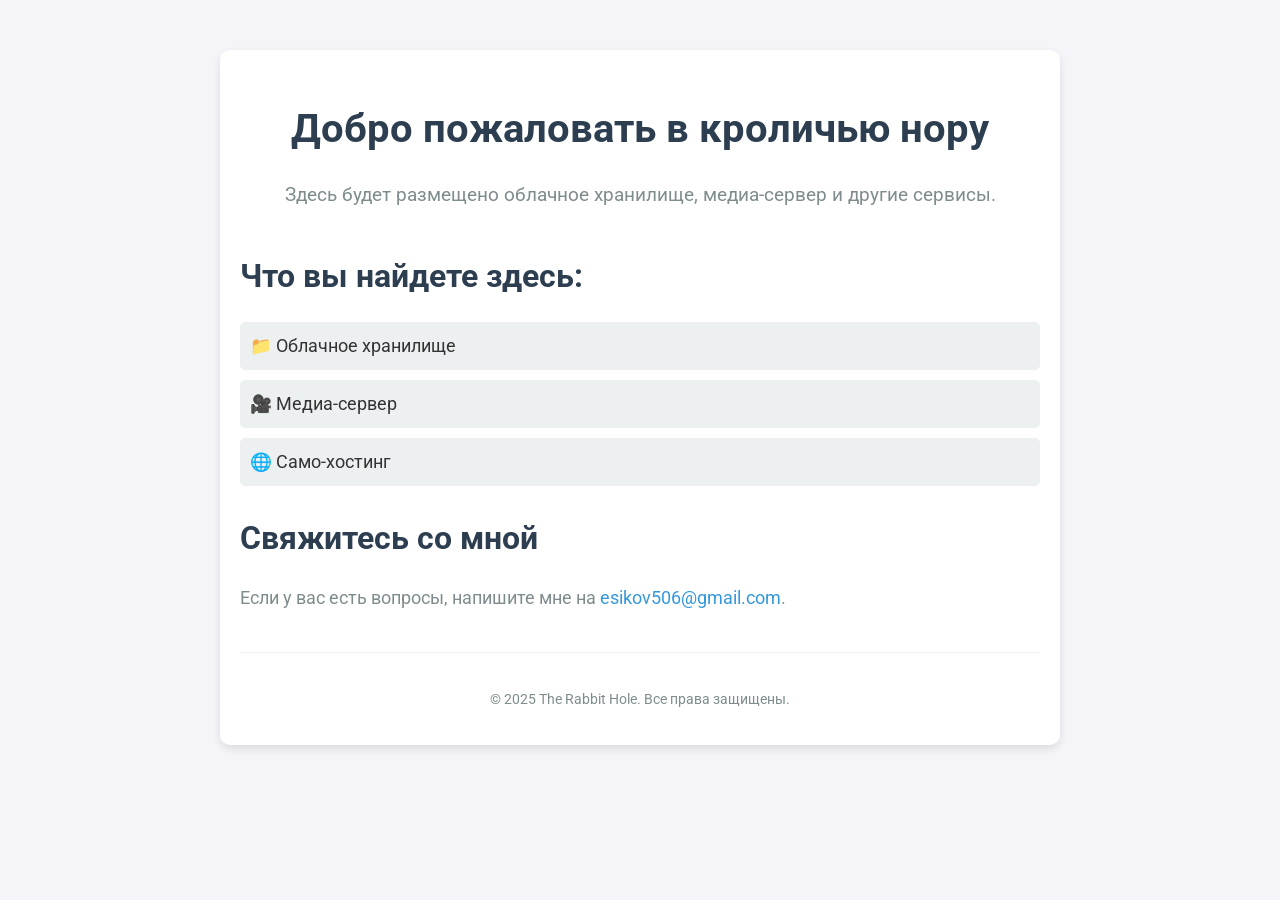
==== web/hole.ddns.net/index.html @ 0914c18d "создание архитектуры" ====
<!DOCTYPE html>
<html lang="ru">
<link href="https://fonts.googleapis.com/css2?family=Roboto:wght@400;700&display=swap" rel="stylesheet">
<head>
    <meta charset="UTF-8">
    <meta name="viewport" content="width=device-width, initial-scale=1.0">
    <title>Rabbit hole</title>
    <link rel="stylesheet" href="styles.css">
</head>
<body>
    <div class="container">
        <header>
            <h1>Добро пожаловать в кроличью нору</h1>
            <p>Здесь будет размещено облачное хранилище, медиа-сервер и другие сервисы.</p>
        </header>
        <main>
            <section class="features">
                <h2>Что вы найдете здесь:</h2>
                <ul>
                    <li>📁 Облачное хранилище</li>
                    <li>🎥 Медиа-сервер</li>
                    <li>🌐 Само-хостинг</li>
                </ul>
            </section>
            <section class="contact">
                <h2>Свяжитесь со мной</h2>
                <p>Если у вас есть вопросы, напишите мне на <a href="mailto:your-email@example.com">esikov506@gmail.com</a>.</p>
            </section>
        </main>
        <footer>
            <p>© 2025 The Rabbit Hole. Все права защищены.</p>
        </footer>
    </div>
</body>
</html>
---- web/hole.ddns.net/styles.css ----
/* Общие стили */
body {
    font-family: 'Roboto', sans-serif;
    background-color: #f4f4f9;
    color: #333;
    margin: 0;
    padding: 0;
    line-height: 1.6;
}

.container {
    max-width: 800px;
    margin: 50px auto;
    padding: 20px;
    background: #fff;
    border-radius: 10px;
    box-shadow: 0 4px 8px rgba(0, 0, 0, 0.1);
}

/* Заголовок */
header {
    text-align: center;
    margin-bottom: 40px;
}

header h1 {
    font-size: 2.5rem;
    color: #2c3e50;
    margin-bottom: 10px;
}

header p {
    font-size: 1.2rem;
    color: #7f8c8d;
}

/* Основной контент */
main {
    margin-bottom: 40px;
}

.features h2, .contact h2 {
    font-size: 2rem;
    color: #2c3e50;
    margin-bottom: 20px;
}

.features ul {
    list-style-type: none;
    padding: 0;
}

.features ul li {
    font-size: 1.1rem;
    margin-bottom: 10px;
    padding: 10px;
    background: #ecf0f1;
    border-radius: 5px;
    transition: background 0.3s ease;
}

.features ul li:hover {
    background: #bdc3c7;
}

.contact p {
    font-size: 1.1rem;
    color: #7f8c8d;
}

.contact a {
    color: #3498db;
    text-decoration: none;
}

.contact a:hover {
    text-decoration: underline;
}

/* Подвал */
footer {
    text-align: center;
    margin-top: 40px;
    padding-top: 20px;
    border-top: 1px solid #ecf0f1;
    font-size: 0.9rem;
    color: #7f8c8d;
}
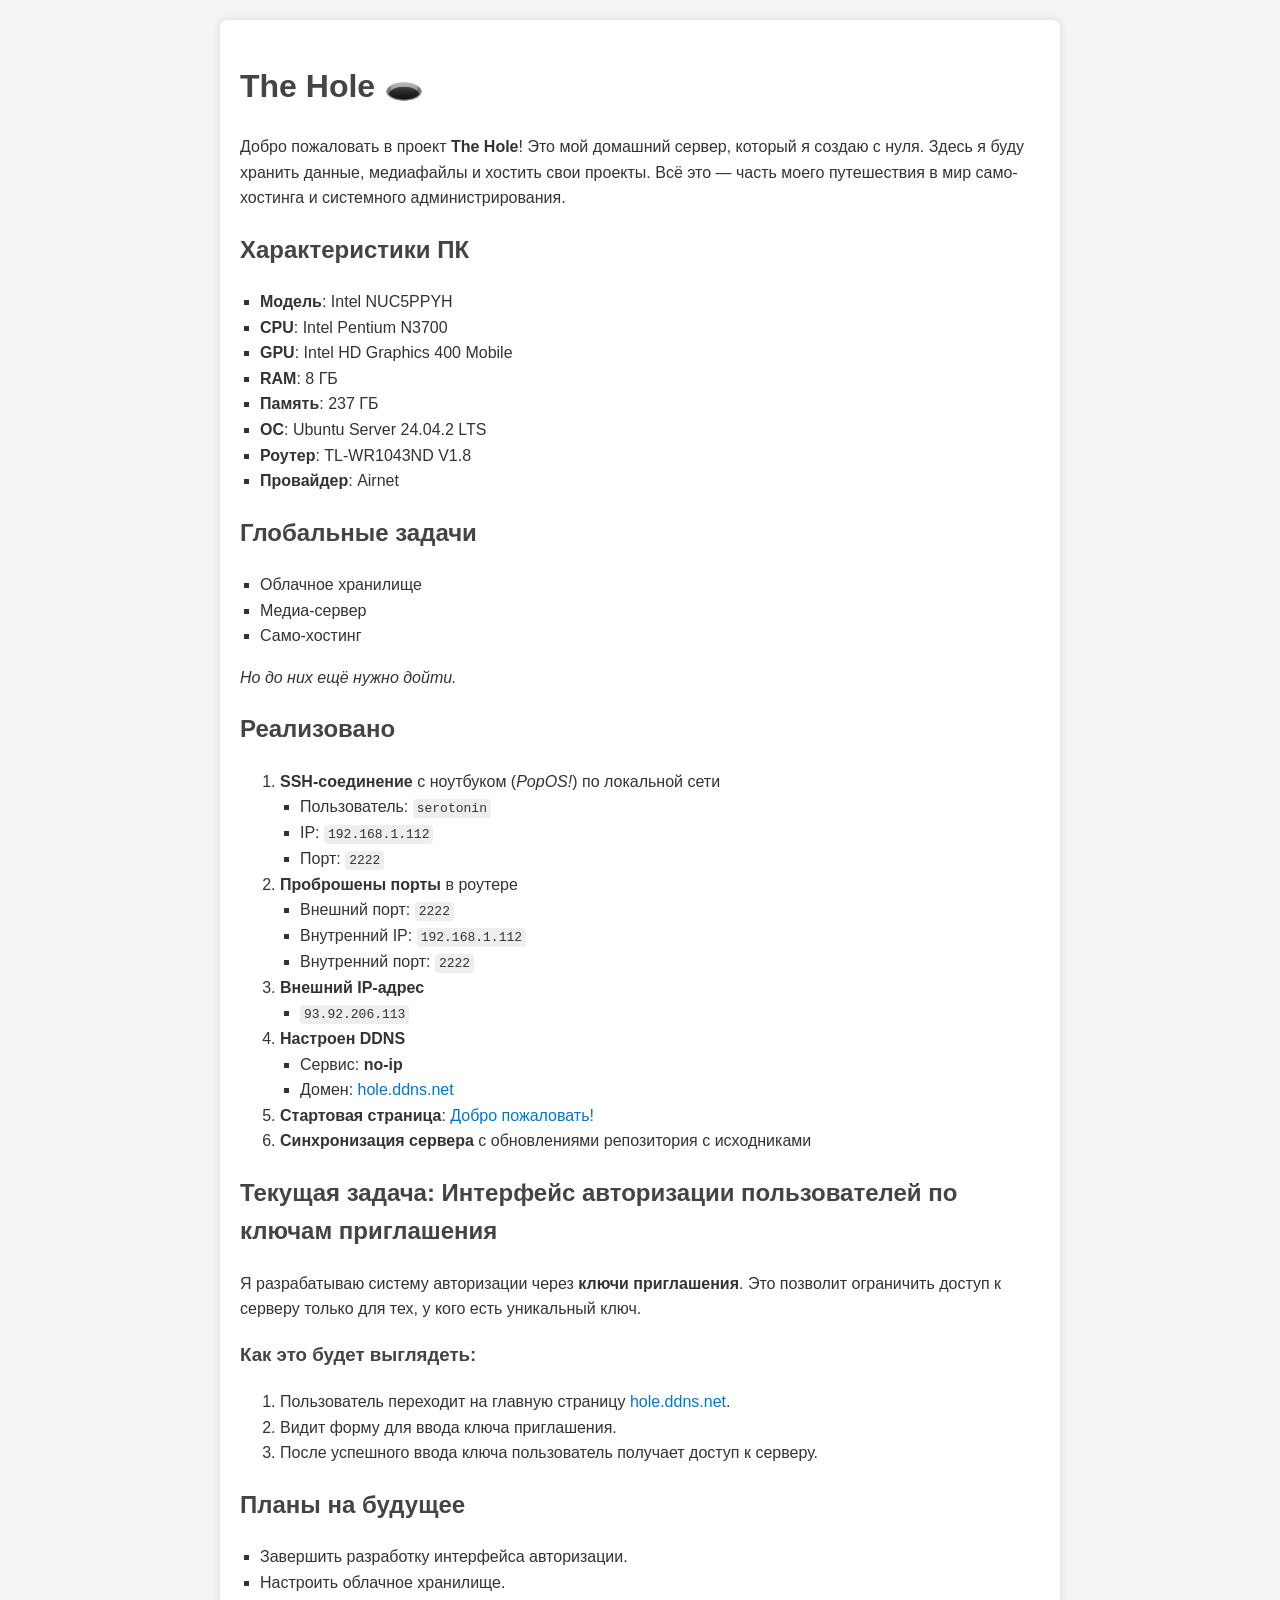
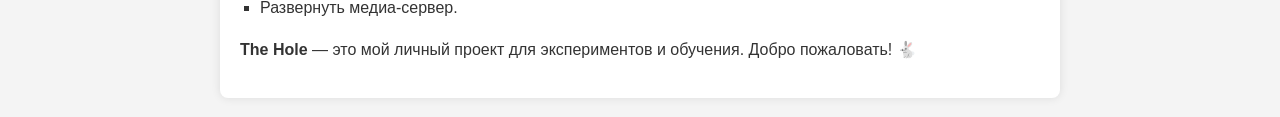
==== commit 6489d15c: "Новая homepage" ====
--- a/web/hole.ddns.net/index.html
+++ b/web/hole.ddns.net/index.html
@@ -1,35 +1,85 @@
 <!DOCTYPE html>
 <html lang="ru">
-<link href="https://fonts.googleapis.com/css2?family=Roboto:wght@400;700&display=swap" rel="stylesheet">
 <head>
     <meta charset="UTF-8">
     <meta name="viewport" content="width=device-width, initial-scale=1.0">
-    <title>Rabbit hole</title>
+    <title>The Hole</title>
     <link rel="stylesheet" href="styles.css">
 </head>
 <body>
     <div class="container">
-        <header>
-            <h1>Добро пожаловать в кроличью нору</h1>
-            <p>Здесь будет размещено облачное хранилище, медиа-сервер и другие сервисы.</p>
-        </header>
-        <main>
-            <section class="features">
-                <h2>Что вы найдете здесь:</h2>
+        <h1>The Hole 🕳️</h1>
+        <p>Добро пожаловать в проект <strong>The Hole</strong>! Это мой домашний сервер, который я создаю с нуля. Здесь я буду хранить данные, медиафайлы и хостить свои проекты. Всё это — часть моего путешествия в мир само-хостинга и системного администрирования.</p>
+
+        <h2>Характеристики ПК</h2>
+        <ul>
+            <li><strong>Модель</strong>: Intel NUC5PPYH</li>
+            <li><strong>CPU</strong>: Intel Pentium N3700</li>
+            <li><strong>GPU</strong>: Intel HD Graphics 400 Mobile</li>
+            <li><strong>RAM</strong>: 8 ГБ</li>
+            <li><strong>Память</strong>: 237 ГБ</li>
+            <li><strong>ОС</strong>: Ubuntu Server 24.04.2 LTS</li>
+            <li><strong>Роутер</strong>: TL-WR1043ND V1.8</li>
+            <li><strong>Провайдер</strong>: Airnet</li>
+        </ul>
+
+        <h2>Глобальные задачи</h2>
+        <ul>
+            <li>Облачное хранилище</li>
+            <li>Медиа-сервер</li>
+            <li>Само-хостинг</li>
+        </ul>
+        <p><em>Но до них ещё нужно дойти.</em></p>
+
+        <h2>Реализовано</h2>
+        <ol>
+            <li><strong>SSH-соединение</strong> с ноутбуком (<em>PopOS!</em>) по локальной сети
                 <ul>
-                    <li>📁 Облачное хранилище</li>
-                    <li>🎥 Медиа-сервер</li>
-                    <li>🌐 Само-хостинг</li>
+                    <li>Пользователь: <code>serotonin</code></li>
+                    <li>IP: <code>192.168.1.112</code></li>
+                    <li>Порт: <code>2222</code></li>
                 </ul>
-            </section>
-            <section class="contact">
-                <h2>Свяжитесь со мной</h2>
-                <p>Если у вас есть вопросы, напишите мне на <a href="mailto:your-email@example.com">esikov506@gmail.com</a>.</p>
-            </section>
-        </main>
-        <footer>
-            <p>© 2025 The Rabbit Hole. Все права защищены.</p>
-        </footer>
+            </li>
+            <li><strong>Проброшены порты</strong> в роутере
+                <ul>
+                    <li>Внешний порт: <code>2222</code></li>
+                    <li>Внутренний IP: <code>192.168.1.112</code></li>
+                    <li>Внутренний порт: <code>2222</code></li>
+                </ul>
+            </li>
+            <li><strong>Внешний IP-адрес</strong>
+                <ul>
+                    <li><code>93.92.206.113</code></li>
+                </ul>
+            </li>
+            <li><strong>Настроен DDNS</strong>
+                <ul>
+                    <li>Сервис: <strong>no-ip</strong></li>
+                    <li>Домен: <a href="https://hole.ddns.net">hole.ddns.net</a></li>
+                </ul>
+            </li>
+            <li><strong>Стартовая страница</strong>: <a href="https://hole.ddns.net">Добро пожаловать!</a></li>
+            <li><strong>Синхронизация сервера</strong> с обновлениями репозитория с исходниками</li>
+        </ol>
+
+        <h2>Текущая задача: Интерфейс авторизации пользователей по ключам приглашения</h2>
+        <p>Я разрабатываю систему авторизации через <strong>ключи приглашения</strong>. Это позволит ограничить доступ к серверу только для тех, у кого есть уникальный ключ.</p>
+
+        <h3>Как это будет выглядеть:</h3>
+        <ol>
+            <li>Пользователь переходит на главную страницу <a href="https://hole.ddns.net">hole.ddns.net</a>.</li>
+            <li>Видит форму для ввода ключа приглашения.</li>
+            <li>После успешного ввода ключа пользователь получает доступ к серверу.</li>
+        </ol>
+
+        <h2>Планы на будущее</h2>
+        <ul>
+            <li>Завершить разработку интерфейса авторизации.</li>
+            <li>Настроить облачное хранилище.</li>
+            <li>Развернуть медиа-сервер.</li>
+        </ul>
+
+        <p><strong>The Hole</strong> — это мой личный проект для экспериментов и обучения. Добро пожаловать! 🐇</p>
     </div>
 </body>
 </html>
--- a/web/hole.ddns.net/styles.css
+++ b/web/hole.ddns.net/styles.css
@@ -1,88 +1,35 @@
-/* Общие стили */
 body {
-    font-family: 'Roboto', sans-serif;
-    background-color: #f4f4f9;
+    font-family: Arial, sans-serif;
+    line-height: 1.6;
+    margin: 20px;
+    background-color: #f4f4f4;
     color: #333;
-    margin: 0;
-    padding: 0;
-    line-height: 1.6;
 }
-
+h1, h2, h3 {
+    color: #444;
+}
+a {
+    color: #0077cc;
+    text-decoration: none;
+}
+a:hover {
+    text-decoration: underline;
+}
+ul {
+    list-style-type: square;
+    padding-left: 20px;
+}
+code {
+    background-color: #eee;
+    padding: 2px 4px;
+    border-radius: 4px;
+    font-family: monospace;
+}
 .container {
     max-width: 800px;
-    margin: 50px auto;
+    margin: 0 auto;
+    background: #fff;
     padding: 20px;
-    background: #fff;
-    border-radius: 10px;
-    box-shadow: 0 4px 8px rgba(0, 0, 0, 0.1);
-}
-
-/* Заголовок */
-header {
-    text-align: center;
-    margin-bottom: 40px;
-}
-
-header h1 {
-    font-size: 2.5rem;
-    color: #2c3e50;
-    margin-bottom: 10px;
-}
-
-header p {
-    font-size: 1.2rem;
-    color: #7f8c8d;
-}
-
-/* Основной контент */
-main {
-    margin-bottom: 40px;
-}
-
-.features h2, .contact h2 {
-    font-size: 2rem;
-    color: #2c3e50;
-    margin-bottom: 20px;
-}
-
-.features ul {
-    list-style-type: none;
-    padding: 0;
-}
-
-.features ul li {
-    font-size: 1.1rem;
-    margin-bottom: 10px;
-    padding: 10px;
-    background: #ecf0f1;
-    border-radius: 5px;
-    transition: background 0.3s ease;
-}
-
-.features ul li:hover {
-    background: #bdc3c7;
-}
-
-.contact p {
-    font-size: 1.1rem;
-    color: #7f8c8d;
-}
-
-.contact a {
-    color: #3498db;
-    text-decoration: none;
-}
-
-.contact a:hover {
-    text-decoration: underline;
-}
-
-/* Подвал */
-footer {
-    text-align: center;
-    margin-top: 40px;
-    padding-top: 20px;
-    border-top: 1px solid #ecf0f1;
-    font-size: 0.9rem;
-    color: #7f8c8d;
-}
+    border-radius: 8px;
+    box-shadow: 0 0 10px rgba(0, 0, 0, 0.1);
+}
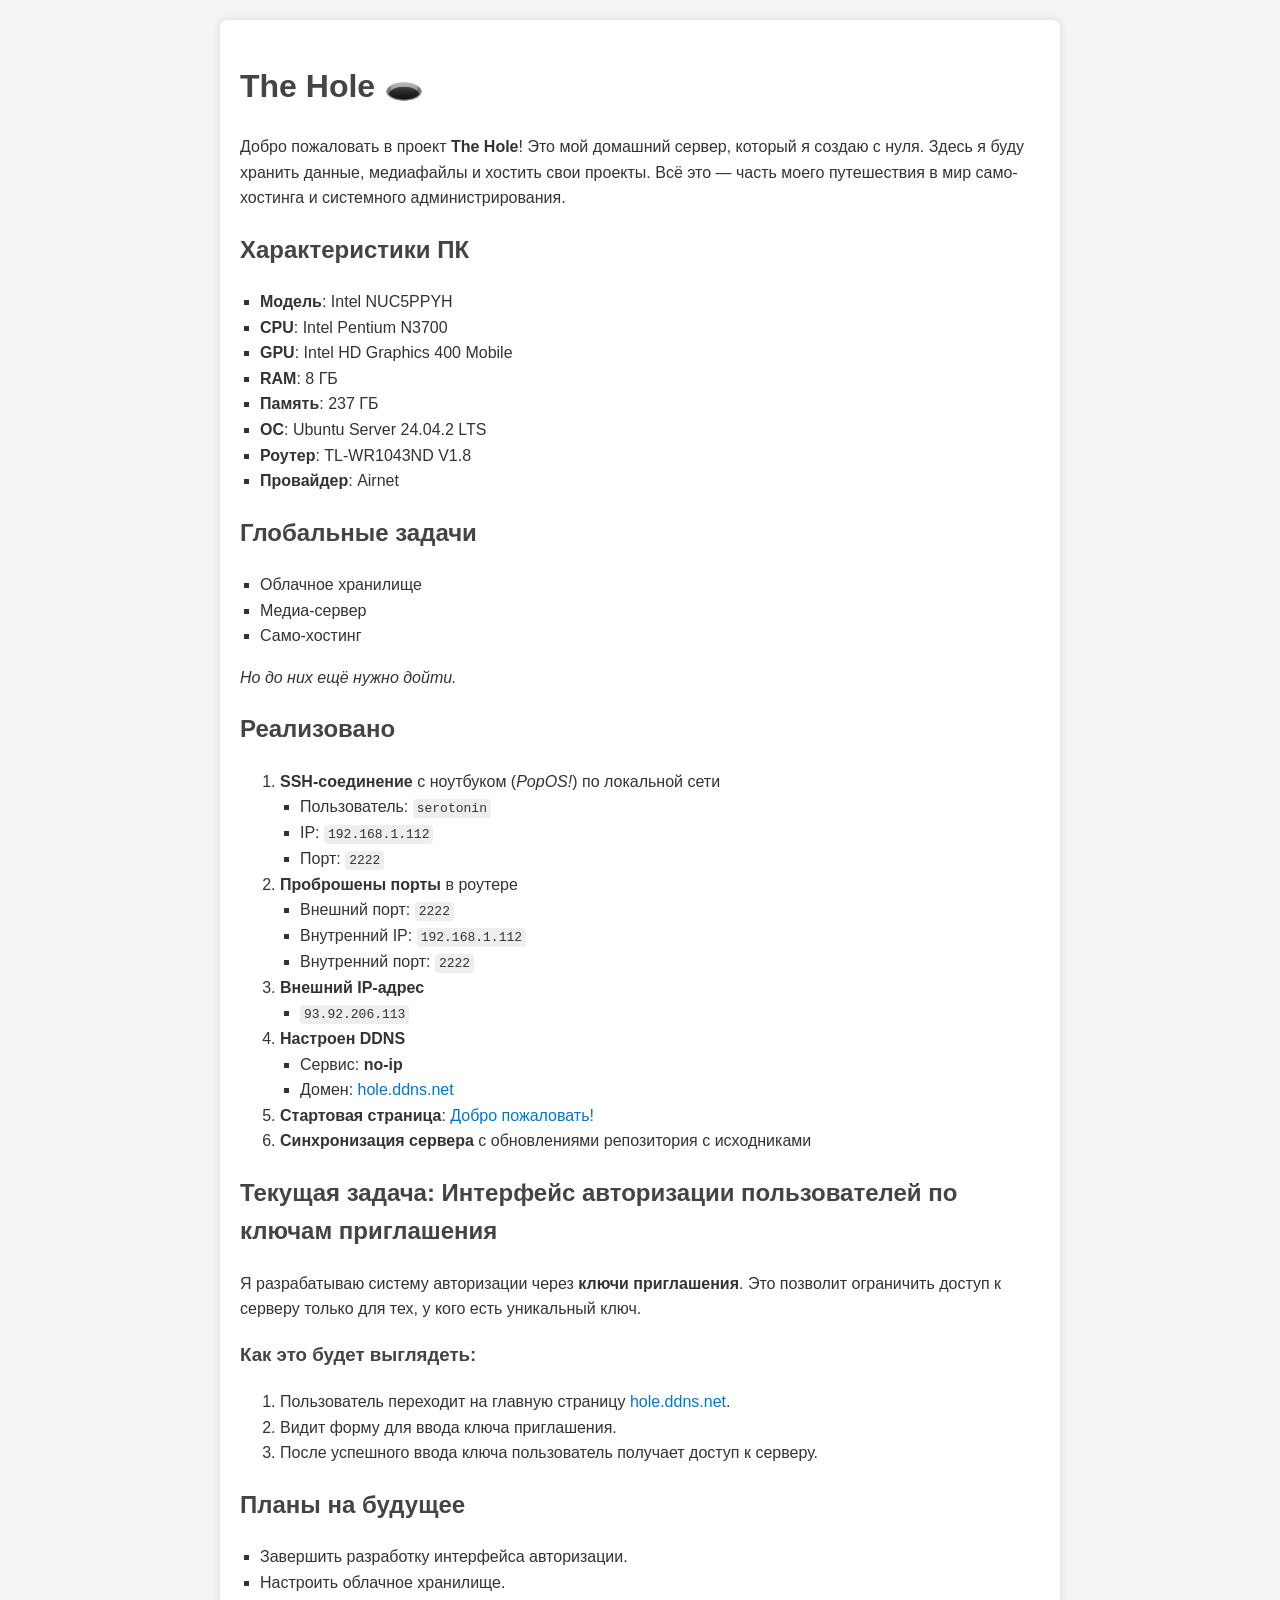
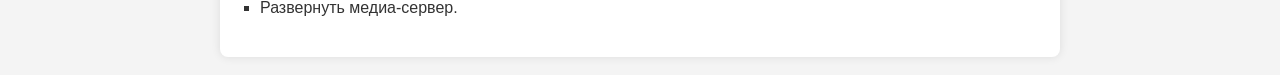
==== commit 3e34bc76: "..." ====
--- a/web/hole.ddns.net/index.html
+++ b/web/hole.ddns.net/index.html
@@ -78,8 +78,6 @@
             <li>Настроить облачное хранилище.</li>
             <li>Развернуть медиа-сервер.</li>
         </ul>
-
-        <p><strong>The Hole</strong> — это мой личный проект для экспериментов и обучения. Добро пожаловать! 🐇</p>
     </div>
 </body>
 </html>
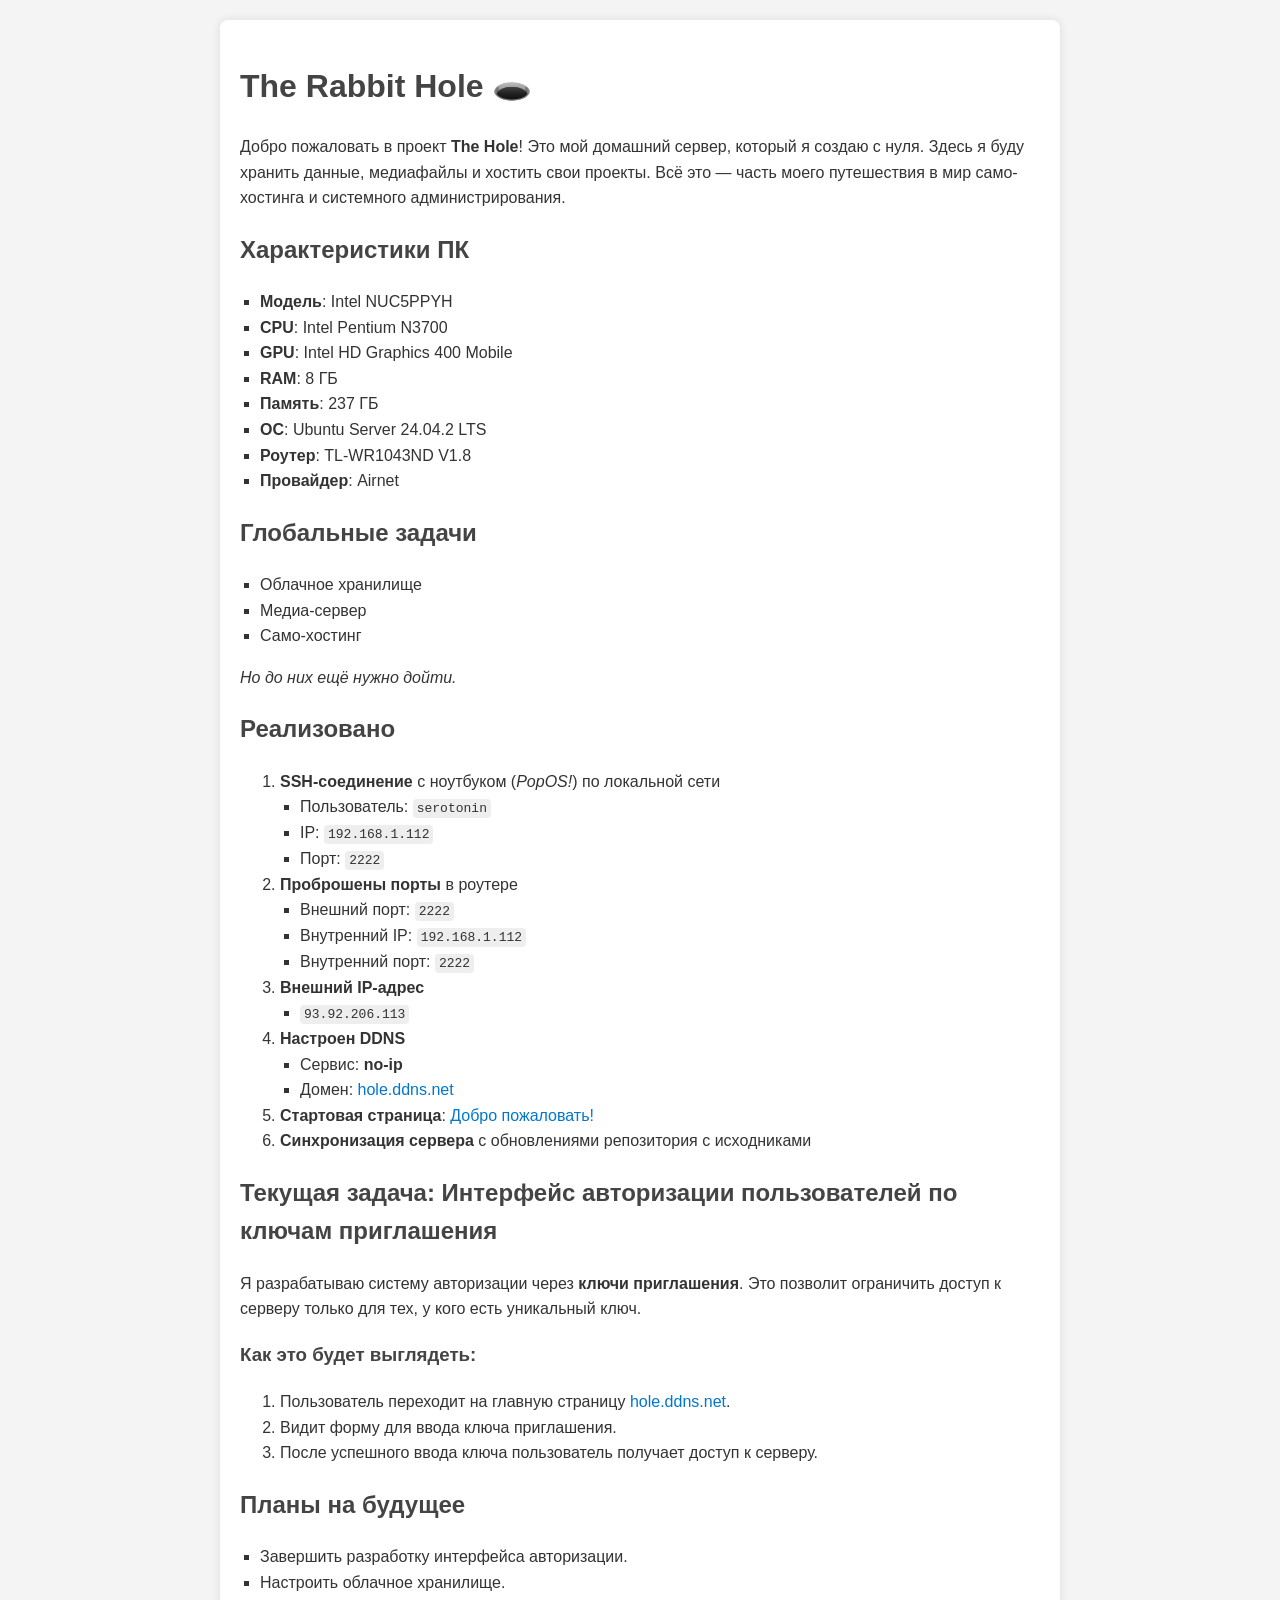
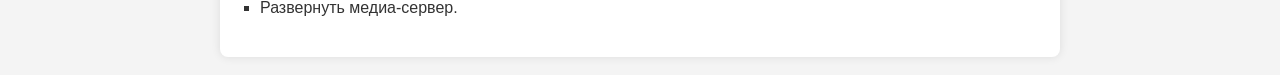
==== commit 1352a4b4: "title" ====
--- a/web/hole.ddns.net/index.html
+++ b/web/hole.ddns.net/index.html
@@ -3,12 +3,12 @@
 <head>
     <meta charset="UTF-8">
     <meta name="viewport" content="width=device-width, initial-scale=1.0">
-    <title>The Hole</title>
+    <title>The Rabbit Hole</title>
     <link rel="stylesheet" href="styles.css">
 </head>
 <body>
     <div class="container">
-        <h1>The Hole 🕳️</h1>
+        <h1>The Rabbit Hole 🕳️</h1>
         <p>Добро пожаловать в проект <strong>The Hole</strong>! Это мой домашний сервер, который я создаю с нуля. Здесь я буду хранить данные, медиафайлы и хостить свои проекты. Всё это — часть моего путешествия в мир само-хостинга и системного администрирования.</p>
 
         <h2>Характеристики ПК</h2>
